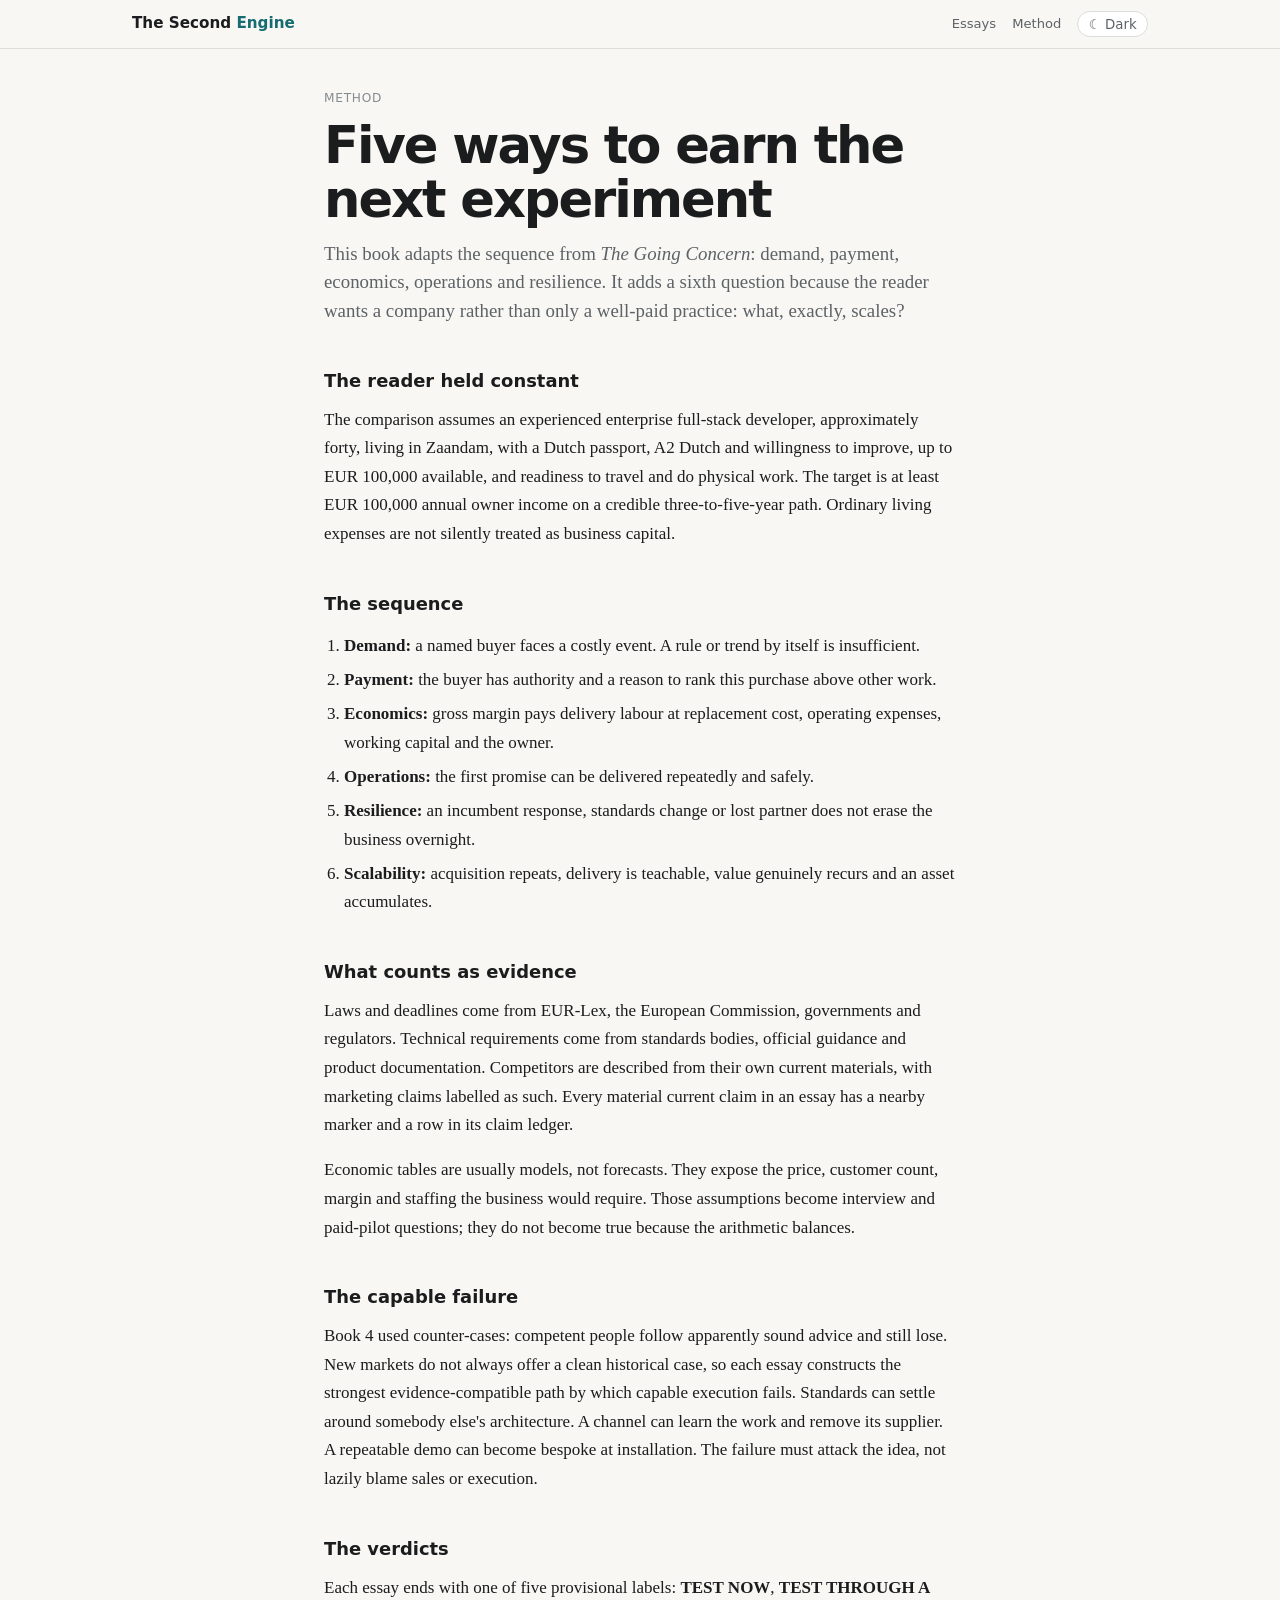
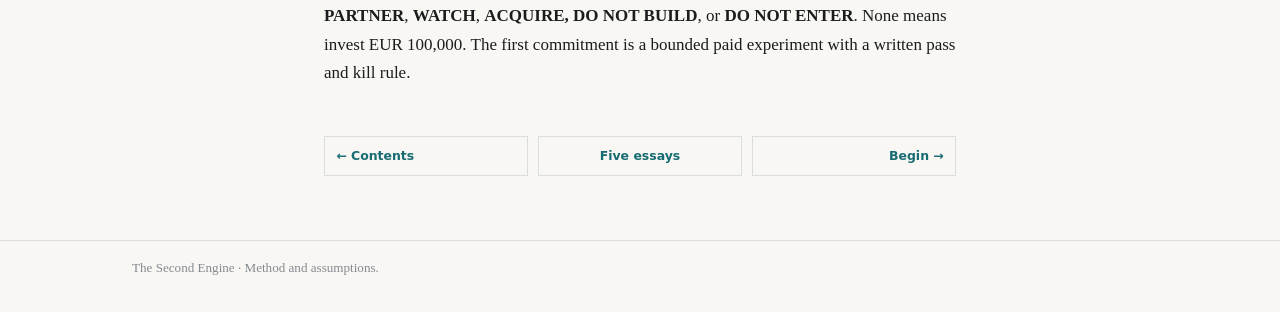
==== about.html @ 70248359 "Publish The Second Engine" ====
<!doctype html>
<html lang="en">
<head>
<meta charset="utf-8">
<meta name="viewport" content="width=device-width, initial-scale=1">
<title>Method — The Second Engine</title>
<meta name="description" content="How The Second Engine compares five business options without confusing regulation, demand, revenue or scalability.">
<link rel="stylesheet" href="static/style.css">
<script src="static/theme.js"></script>
</head>
<body>
<header class="site-header"><div class="wrap">
  <a class="brand" href="index.html">The Second <span>Engine</span></a>
  <nav class="site-nav"><a href="index.html">Essays</a><a href="about.html">Method</a><button class="theme-toggle" type="button">☾ Dark</button></nav>
</div></header>
<main class="wrap">
  <p class="kicker">Method</p>
  <h1>Five ways to earn the next experiment</h1>
  <p class="lede">This book adapts the sequence from <em>The Going Concern</em>: demand, payment, economics, operations and resilience. It adds a sixth question because the reader wants a company rather than only a well-paid practice: what, exactly, scales?</p>

  <h2>The reader held constant</h2>
  <p>The comparison assumes an experienced enterprise full-stack developer, approximately forty, living in Zaandam, with a Dutch passport, A2 Dutch and willingness to improve, up to EUR 100,000 available, and readiness to travel and do physical work. The target is at least EUR 100,000 annual owner income on a credible three-to-five-year path. Ordinary living expenses are not silently treated as business capital.</p>

  <h2>The sequence</h2>
  <ol>
    <li><strong>Demand:</strong> a named buyer faces a costly event. A rule or trend by itself is insufficient.</li>
    <li><strong>Payment:</strong> the buyer has authority and a reason to rank this purchase above other work.</li>
    <li><strong>Economics:</strong> gross margin pays delivery labour at replacement cost, operating expenses, working capital and the owner.</li>
    <li><strong>Operations:</strong> the first promise can be delivered repeatedly and safely.</li>
    <li><strong>Resilience:</strong> an incumbent response, standards change or lost partner does not erase the business overnight.</li>
    <li><strong>Scalability:</strong> acquisition repeats, delivery is teachable, value genuinely recurs and an asset accumulates.</li>
  </ol>

  <h2>What counts as evidence</h2>
  <p>Laws and deadlines come from EUR-Lex, the European Commission, governments and regulators. Technical requirements come from standards bodies, official guidance and product documentation. Competitors are described from their own current materials, with marketing claims labelled as such. Every material current claim in an essay has a nearby marker and a row in its claim ledger.</p>
  <p>Economic tables are usually models, not forecasts. They expose the price, customer count, margin and staffing the business would require. Those assumptions become interview and paid-pilot questions; they do not become true because the arithmetic balances.</p>

  <h2>The capable failure</h2>
  <p>Book 4 used counter-cases: competent people follow apparently sound advice and still lose. New markets do not always offer a clean historical case, so each essay constructs the strongest evidence-compatible path by which capable execution fails. Standards can settle around somebody else's architecture. A channel can learn the work and remove its supplier. A repeatable demo can become bespoke at installation. The failure must attack the idea, not lazily blame sales or execution.</p>

  <h2>The verdicts</h2>
  <p>Each essay ends with one of five provisional labels: <strong>TEST NOW</strong>, <strong>TEST THROUGH A PARTNER</strong>, <strong>WATCH</strong>, <strong>ACQUIRE, DO NOT BUILD</strong>, or <strong>DO NOT ENTER</strong>. None means invest EUR 100,000. The first commitment is a bounded paid experiment with a written pass and kill rule.</p>

  <nav class="chapter-nav"><a href="index.html">← Contents</a><a href="index.html">Five essays</a><a href="chapters/01-connected-product-operations.html">Begin →</a></nav>
</main>
<footer class="site-footer"><div class="wrap"><p>The Second Engine · Method and assumptions.</p></div></footer>
</body>
</html>
---- static/style.css ----
:root {
  --bg: #f8f7f3;
  --raised: #fff;
  --ink: #1b1c1d;
  --soft: #5d6266;
  --faint: #858b90;
  --rule: #dcdedb;
  --accent: #176c72;
  --accent-bg: #eaf4f3;
  --warn: #9a4e26;
  --warn-bg: #f8eee7;
  --measure: 42rem;
  --wide: 66rem;
}

:root[data-theme="dark"] {
  --bg: #141718;
  --raised: #1c2021;
  --ink: #e9eceb;
  --soft: #a8b0b0;
  --faint: #798182;
  --rule: #303637;
  --accent: #65bdc0;
  --accent-bg: #172a2b;
  --warn: #e29a6f;
  --warn-bg: #2c201b;
}

@media (prefers-color-scheme: dark) {
  :root:not([data-theme="light"]) {
    --bg: #141718;
    --raised: #1c2021;
    --ink: #e9eceb;
    --soft: #a8b0b0;
    --faint: #798182;
    --rule: #303637;
    --accent: #65bdc0;
    --accent-bg: #172a2b;
    --warn: #e29a6f;
    --warn-bg: #2c201b;
  }
}

* { box-sizing: border-box; }
html { -webkit-text-size-adjust: 100%; }
body {
  margin: 0;
  background: var(--bg);
  color: var(--ink);
  font: 400 1.0625rem/1.68 Charter, "Bitstream Charter", "Iowan Old Style", Georgia, serif;
  text-rendering: optimizeLegibility;
}
.wrap { max-width: var(--measure); margin: 0 auto; padding: 0 1.25rem; }
.wrap.wide { max-width: var(--wide); }

.site-header {
  position: sticky;
  top: 0;
  z-index: 10;
  border-bottom: 1px solid var(--rule);
  background: var(--bg);
}
.site-header .wrap {
  max-width: var(--wide);
  display: flex;
  align-items: center;
  justify-content: space-between;
  gap: 1rem;
  padding-top: .7rem;
  padding-bottom: .7rem;
}
.brand, .site-nav, h1, h2, h3, .kicker, .theme-toggle, .tag, th, .verdict-label {
  font-family: system-ui, -apple-system, "Segoe UI", sans-serif;
}
.brand { color: var(--ink); text-decoration: none; font-weight: 750; font-size: .95rem; }
.brand span { color: var(--accent); }
.site-nav { display: flex; align-items: center; gap: 1rem; font-size: .82rem; }
.site-nav a { color: var(--soft); text-decoration: none; }
.site-nav a:hover, a { color: var(--accent); }
.theme-toggle {
  border: 1px solid var(--rule);
  border-radius: 999px;
  background: var(--raised);
  color: var(--soft);
  padding: .28rem .65rem;
  cursor: pointer;
}

main.wrap { padding-top: 2.4rem; padding-bottom: 4rem; }
.kicker { margin: 0 0 .7rem; color: var(--faint); font-size: .76rem; letter-spacing: .06em; text-transform: uppercase; }
h1 { margin: 0 0 .8rem; font-size: clamp(2rem, 6vw, 3.2rem); line-height: 1.05; letter-spacing: -.04em; }
.lede { margin: 0 0 2rem; color: var(--soft); font-size: 1.18rem; line-height: 1.52; }
h2 { margin: 2.7rem 0 .85rem; font-size: 1.12rem; line-height: 1.3; }
h3 { margin: 1.7rem 0 .55rem; font-size: .98rem; }
p { margin: 0 0 1.05rem; }
ul, ol { padding-left: 1.25rem; }
li { margin: .35rem 0; }
blockquote { margin: 1.4rem 0; padding: .2rem 0 .2rem 1.1rem; border-left: 3px solid var(--accent); color: var(--soft); }
code { font-size: .9em; }

.decision, .model, .counter, .verdict-box, .note {
  margin: 1.4rem 0;
  padding: 1rem 1.15rem;
  border: 1px solid var(--rule);
  background: var(--raised);
}
.decision { border-left: 4px solid var(--accent); background: var(--accent-bg); }
.counter { border-left: 4px solid var(--warn); background: var(--warn-bg); }
.verdict-box { border-top: 4px solid var(--accent); }
.tag, .verdict-label {
  display: block;
  margin-bottom: .4rem;
  color: var(--accent);
  font-size: .72rem;
  font-weight: 750;
  letter-spacing: .06em;
  text-transform: uppercase;
}
.counter .tag { color: var(--warn); }
.model .big { display: block; font: 750 1.55rem/1.2 system-ui, sans-serif; color: var(--accent); }
.model small { color: var(--soft); }

.table-wrap, .ledger-wrap { overflow-x: auto; margin: 1.2rem 0 1.7rem; border: 1px solid var(--rule); }
table { width: 100%; min-width: 42rem; border-collapse: collapse; background: var(--raised); font-size: .9rem; }
th, td { padding: .75rem .85rem; border-bottom: 1px solid var(--rule); text-align: left; vertical-align: top; }
th { color: var(--faint); font-size: .7rem; letter-spacing: .05em; text-transform: uppercase; }
tr:last-child td { border-bottom: 0; }
.fit { font-weight: 750; white-space: nowrap; }

.toc { list-style: none; padding: 0; margin: 1.5rem 0; }
.toc li { margin: 0; border-top: 1px solid var(--rule); }
.toc li:last-child { border-bottom: 1px solid var(--rule); }
.toc a { display: block; padding: 1rem .25rem; text-decoration: none; color: var(--ink); }
.toc a:hover { background: var(--accent-bg); }
.toc strong { display: block; font: 720 1rem/1.3 system-ui, sans-serif; }
.toc span { display: block; margin-top: .2rem; color: var(--soft); font-size: .92rem; }

.reading { margin-top: 2.7rem; padding-top: .1rem; border-top: 1px solid var(--rule); color: var(--soft); font-size: .9rem; }
.reading li { margin: .5rem 0; }
.chapter-nav { display: grid; grid-template-columns: repeat(3, 1fr); gap: .6rem; margin-top: 3rem; }
.chapter-nav a { padding: .7rem; border: 1px solid var(--rule); text-align: center; text-decoration: none; font: 600 .78rem/1.3 system-ui, sans-serif; }
.chapter-nav a:first-child { text-align: left; }
.chapter-nav a:last-child { text-align: right; }
.site-footer { border-top: 1px solid var(--rule); color: var(--faint); font-size: .82rem; }
.site-footer .wrap { max-width: var(--wide); padding-top: 1rem; padding-bottom: 1rem; }

@media (max-width: 620px) {
  .site-nav a { display: none; }
  .chapter-nav { grid-template-columns: 1fr; }
  .chapter-nav a, .chapter-nav a:first-child, .chapter-nav a:last-child { text-align: left; }
}

@media print {
  .site-header, .theme-toggle, .chapter-nav { display: none; }
  body { background: white; color: black; }
  main.wrap { max-width: 44rem; }
  a { color: black; }
}
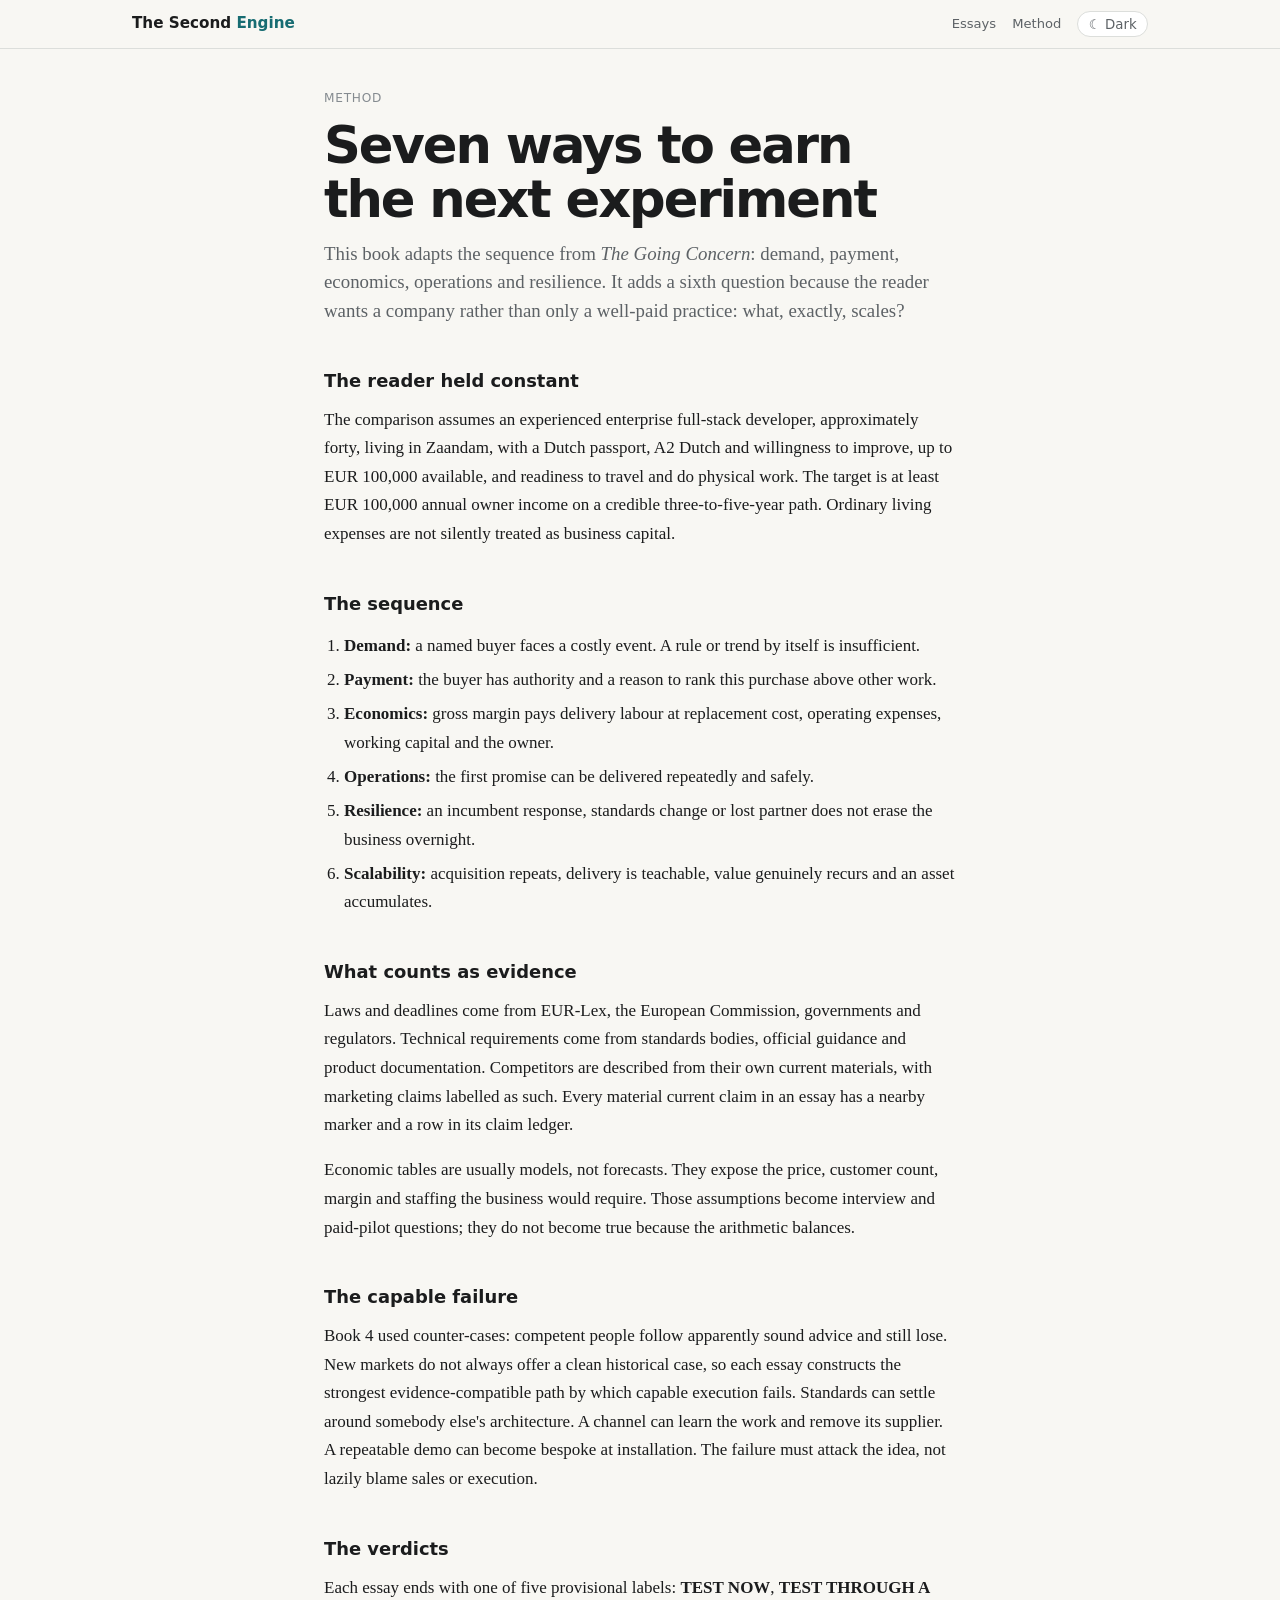
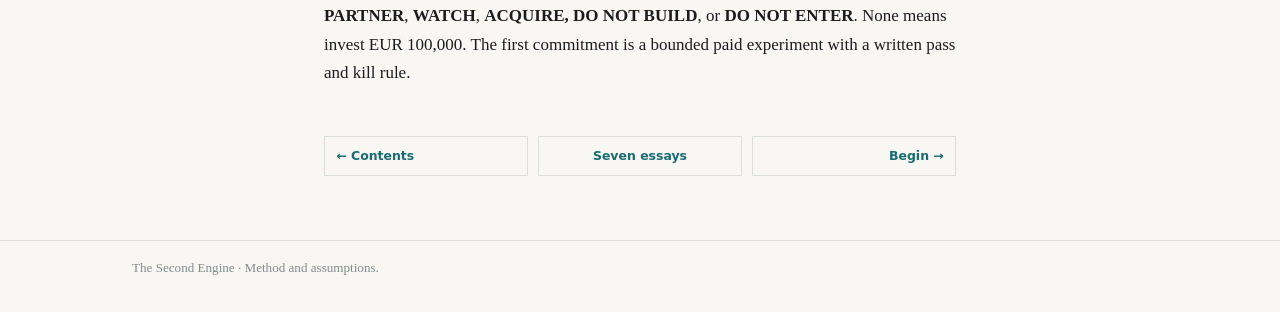
==== commit dc754b95: "Essay 7: EUDI wallet acceptance (sol draft, panel REVISE pending); essays 6/7 contracts; review lane" ====
--- a/about.html
+++ b/about.html
@@ -4,7 +4,7 @@
 <meta charset="utf-8">
 <meta name="viewport" content="width=device-width, initial-scale=1">
 <title>Method — The Second Engine</title>
-<meta name="description" content="How The Second Engine compares five business options without confusing regulation, demand, revenue or scalability.">
+<meta name="description" content="How The Second Engine compares seven business options without confusing regulation, demand, revenue or scalability.">
 <link rel="stylesheet" href="static/style.css">
 <script src="static/theme.js"></script>
 </head>
@@ -15,7 +15,7 @@
 </div></header>
 <main class="wrap">
   <p class="kicker">Method</p>
-  <h1>Five ways to earn the next experiment</h1>
+  <h1>Seven ways to earn the next experiment</h1>
   <p class="lede">This book adapts the sequence from <em>The Going Concern</em>: demand, payment, economics, operations and resilience. It adds a sixth question because the reader wants a company rather than only a well-paid practice: what, exactly, scales?</p>
 
   <h2>The reader held constant</h2>
@@ -41,7 +41,7 @@
   <h2>The verdicts</h2>
   <p>Each essay ends with one of five provisional labels: <strong>TEST NOW</strong>, <strong>TEST THROUGH A PARTNER</strong>, <strong>WATCH</strong>, <strong>ACQUIRE, DO NOT BUILD</strong>, or <strong>DO NOT ENTER</strong>. None means invest EUR 100,000. The first commitment is a bounded paid experiment with a written pass and kill rule.</p>
 
-  <nav class="chapter-nav"><a href="index.html">← Contents</a><a href="index.html">Five essays</a><a href="chapters/01-connected-product-operations.html">Begin →</a></nav>
+  <nav class="chapter-nav"><a href="index.html">← Contents</a><a href="index.html">Seven essays</a><a href="chapters/01-connected-product-operations.html">Begin →</a></nav>
 </main>
 <footer class="site-footer"><div class="wrap"><p>The Second Engine · Method and assumptions.</p></div></footer>
 </body>
